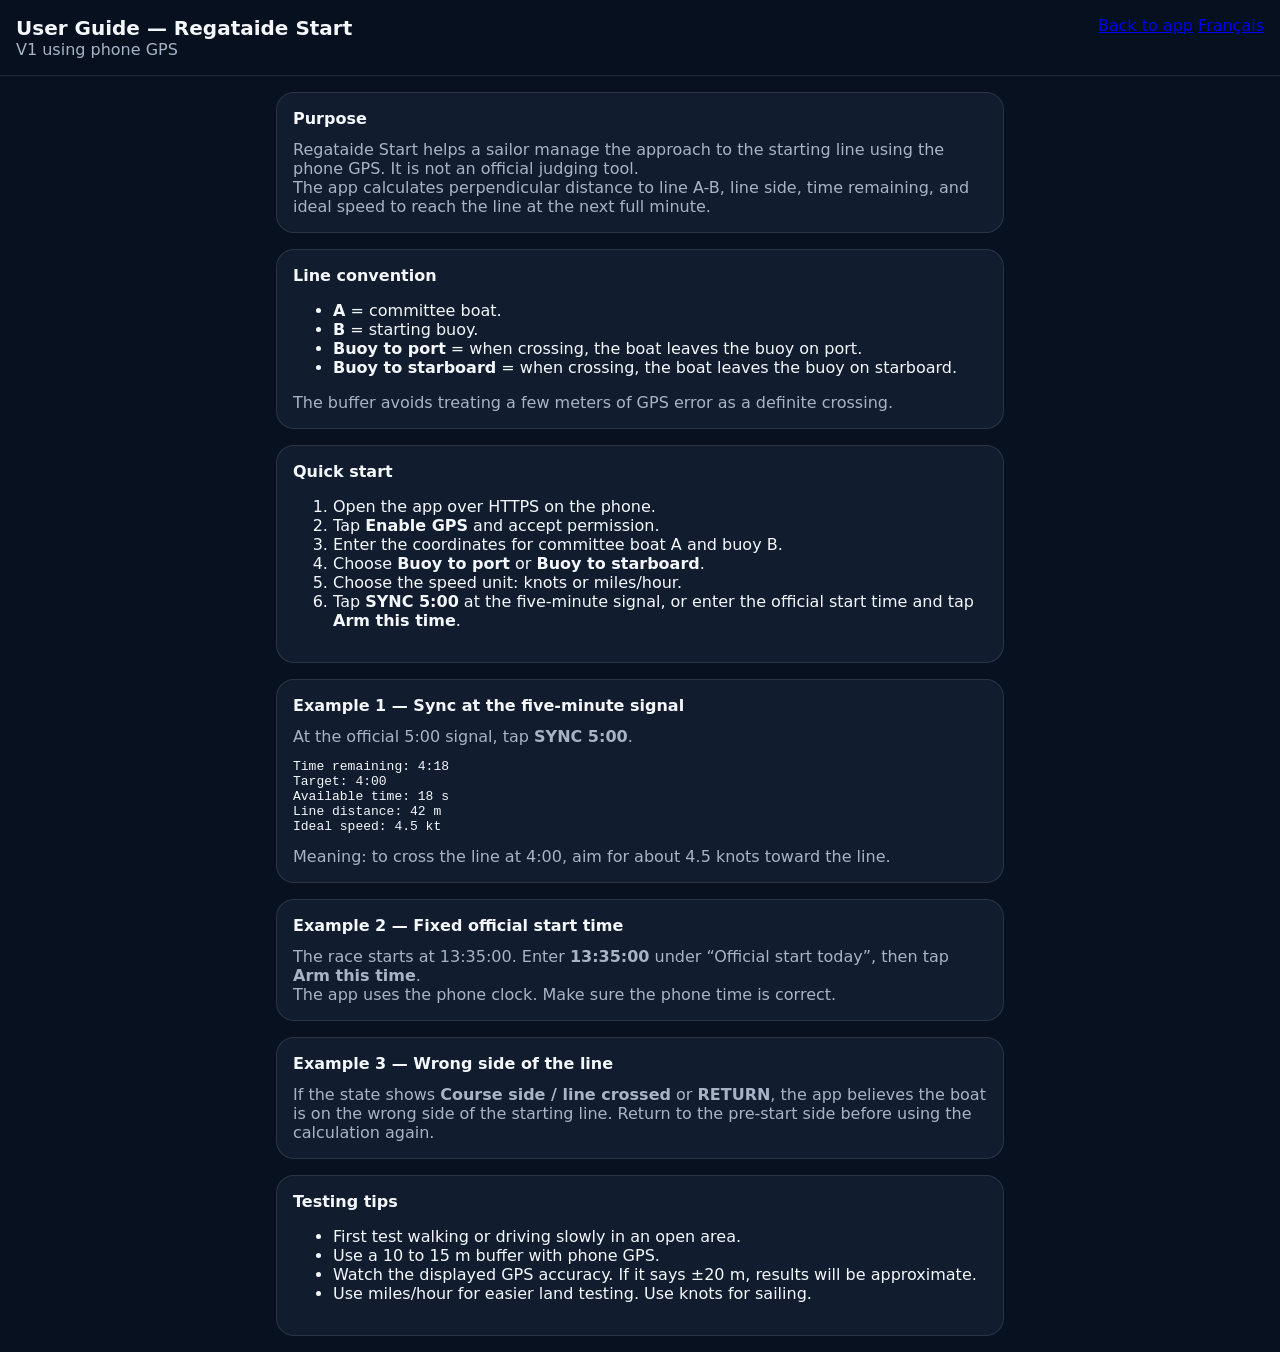
==== guide-en.html @ 2f8acdaf "Regataide Start V1" ====
<!doctype html>
<html lang="en">
<head>
  <meta charset="utf-8" />
  <meta name="viewport" content="width=device-width, initial-scale=1, viewport-fit=cover" />
  <meta name="theme-color" content="#07111f" />
  <title>User Guide — Regataide Start</title>
  <link rel="stylesheet" href="style.css" />
</head>
<body>
  <header class="topbar">
    <div>
      <h1>User Guide — Regataide Start</h1>
      <p>V1 using phone GPS</p>
    </div>
    <div class="top-actions">
      <a class="guide-link" href="index.html">Back to app</a>
      <a class="guide-link" href="guide-fr.html">Français</a>
    </div>
  </header>
  <main class="guide-page">

    <section class="panel">
      <h2>Purpose</h2>
      <p>Regataide Start helps a sailor manage the approach to the starting line using the phone GPS. It is not an official judging tool.</p>
      <p>The app calculates perpendicular distance to line A-B, line side, time remaining, and ideal speed to reach the line at the next full minute.</p>
    </section>

    <section class="panel">
      <h2>Line convention</h2>
      <ul>
        <li><strong>A</strong> = committee boat.</li>
        <li><strong>B</strong> = starting buoy.</li>
        <li><strong>Buoy to port</strong> = when crossing, the boat leaves the buoy on port.</li>
        <li><strong>Buoy to starboard</strong> = when crossing, the boat leaves the buoy on starboard.</li>
      </ul>
      <p>The buffer avoids treating a few meters of GPS error as a definite crossing.</p>
    </section>

    <section class="panel">
      <h2>Quick start</h2>
      <ol>
        <li>Open the app over HTTPS on the phone.</li>
        <li>Tap <strong>Enable GPS</strong> and accept permission.</li>
        <li>Enter the coordinates for committee boat A and buoy B.</li>
        <li>Choose <strong>Buoy to port</strong> or <strong>Buoy to starboard</strong>.</li>
        <li>Choose the speed unit: knots or miles/hour.</li>
        <li>Tap <strong>SYNC 5:00</strong> at the five-minute signal, or enter the official start time and tap <strong>Arm this time</strong>.</li>
      </ol>
    </section>

    <section class="panel">
      <h2>Example 1 — Sync at the five-minute signal</h2>
      <p>At the official 5:00 signal, tap <strong>SYNC 5:00</strong>.</p>
      <pre>Time remaining: 4:18
Target: 4:00
Available time: 18 s
Line distance: 42 m
Ideal speed: 4.5 kt</pre>
      <p>Meaning: to cross the line at 4:00, aim for about 4.5 knots toward the line.</p>
    </section>

    <section class="panel">
      <h2>Example 2 — Fixed official start time</h2>
      <p>The race starts at 13:35:00. Enter <strong>13:35:00</strong> under “Official start today”, then tap <strong>Arm this time</strong>.</p>
      <p>The app uses the phone clock. Make sure the phone time is correct.</p>
    </section>

    <section class="panel">
      <h2>Example 3 — Wrong side of the line</h2>
      <p>If the state shows <strong>Course side / line crossed</strong> or <strong>RETURN</strong>, the app believes the boat is on the wrong side of the starting line. Return to the pre-start side before using the calculation again.</p>
    </section>

    <section class="panel">
      <h2>Testing tips</h2>
      <ul>
        <li>First test walking or driving slowly in an open area.</li>
        <li>Use a 10 to 15 m buffer with phone GPS.</li>
        <li>Watch the displayed GPS accuracy. If it says ±20 m, results will be approximate.</li>
        <li>Use miles/hour for easier land testing. Use knots for sailing.</li>
      </ul>
    </section>

  </main>
</body>
</html>
---- style.css ----
:root {
  --bg: #07111f;
  --panel: #111d2f;
  --card: #18263b;
  --text: #f4f7fb;
  --muted: #a7b4c7;
  --accent: #4db6ff;
  --good: #36d17c;
  --warn: #ffce4a;
  --bad: #ff5d5d;
  --border: rgba(255,255,255,.1);
}

* { box-sizing: border-box; }

body {
  margin: 0;
  font-family: system-ui, -apple-system, BlinkMacSystemFont, "Segoe UI", sans-serif;
  background: var(--bg);
  color: var(--text);
}

header {
  display: flex;
  justify-content: space-between;
  gap: 1rem;
  padding: 1rem;
  border-bottom: 1px solid var(--border);
  position: sticky;
  top: 0;
  background: rgba(7,17,31,.95);
  backdrop-filter: blur(8px);
  z-index: 2;
}

h1, h2, p { margin: 0; }
h1 { font-size: 1.25rem; }
h2 { font-size: 1rem; margin-bottom: .75rem; }
p, span, label { color: var(--muted); }

main {
  max-width: 760px;
  margin: 0 auto;
  padding: 1rem;
  display: grid;
  gap: 1rem;
}

.panel, .card {
  background: var(--panel);
  border: 1px solid var(--border);
  border-radius: 18px;
  padding: 1rem;
}

.hero { text-align: center; }
.timer {
  font-size: clamp(4rem, 18vw, 8rem);
  line-height: 1;
  font-weight: 800;
  letter-spacing: -0.05em;
}
.subline { margin-top: .5rem; color: var(--muted); }

.controls, .line-actions {
  display: grid;
  grid-template-columns: repeat(3, 1fr);
  gap: .5rem;
  margin-top: 1rem;
}
.line-actions { grid-template-columns: 1fr 1fr; }

button, input, select {
  width: 100%;
  font: inherit;
  border-radius: 12px;
  border: 1px solid var(--border);
}

button {
  background: var(--card);
  color: var(--text);
  padding: .85rem;
  font-weight: 700;
}
button.primary { background: var(--accent); color: #00101c; }
button.danger { background: rgba(255,93,93,.18); color: #ffd4d4; }

input, select {
  background: #0b1627;
  color: var(--text);
  padding: .8rem;
  margin-top: .3rem;
}

label {
  display: block;
  margin-top: .75rem;
}

.grid {
  display: grid;
  grid-template-columns: repeat(2, 1fr);
  gap: .75rem;
}

.card {
  background: var(--card);
  min-height: 92px;
}
.card span, .rows span { display: block; font-size: .85rem; }
.card strong {
  display: block;
  font-size: 1.7rem;
  margin-top: .3rem;
}
.status.ok strong { color: var(--good); }
.status.warn strong { color: var(--warn); }
.status.bad strong { color: var(--bad); }

.rows {
  display: grid;
  grid-template-columns: 1fr 1fr;
  gap: .75rem;
}
.rows div {
  padding: .75rem;
  background: var(--card);
  border-radius: 12px;
}
.rows strong { display: block; margin-top: .25rem; overflow-wrap: anywhere; }

.badge {
  align-self: start;
  padding: .35rem .6rem;
  border-radius: 999px;
  font-size: .8rem;
  font-weight: 800;
}
.badge.good { background: rgba(54,209,124,.18); color: var(--good); }
.badge.bad { background: rgba(255,93,93,.18); color: var(--bad); }
.badge.warn { background: rgba(255,206,74,.18); color: var(--warn); }
.notes p { line-height: 1.45; }

@media (max-width: 520px) {
  .controls, .grid, .rows { grid-template-columns: 1fr; }
  header { align-items: flex-start; }
}
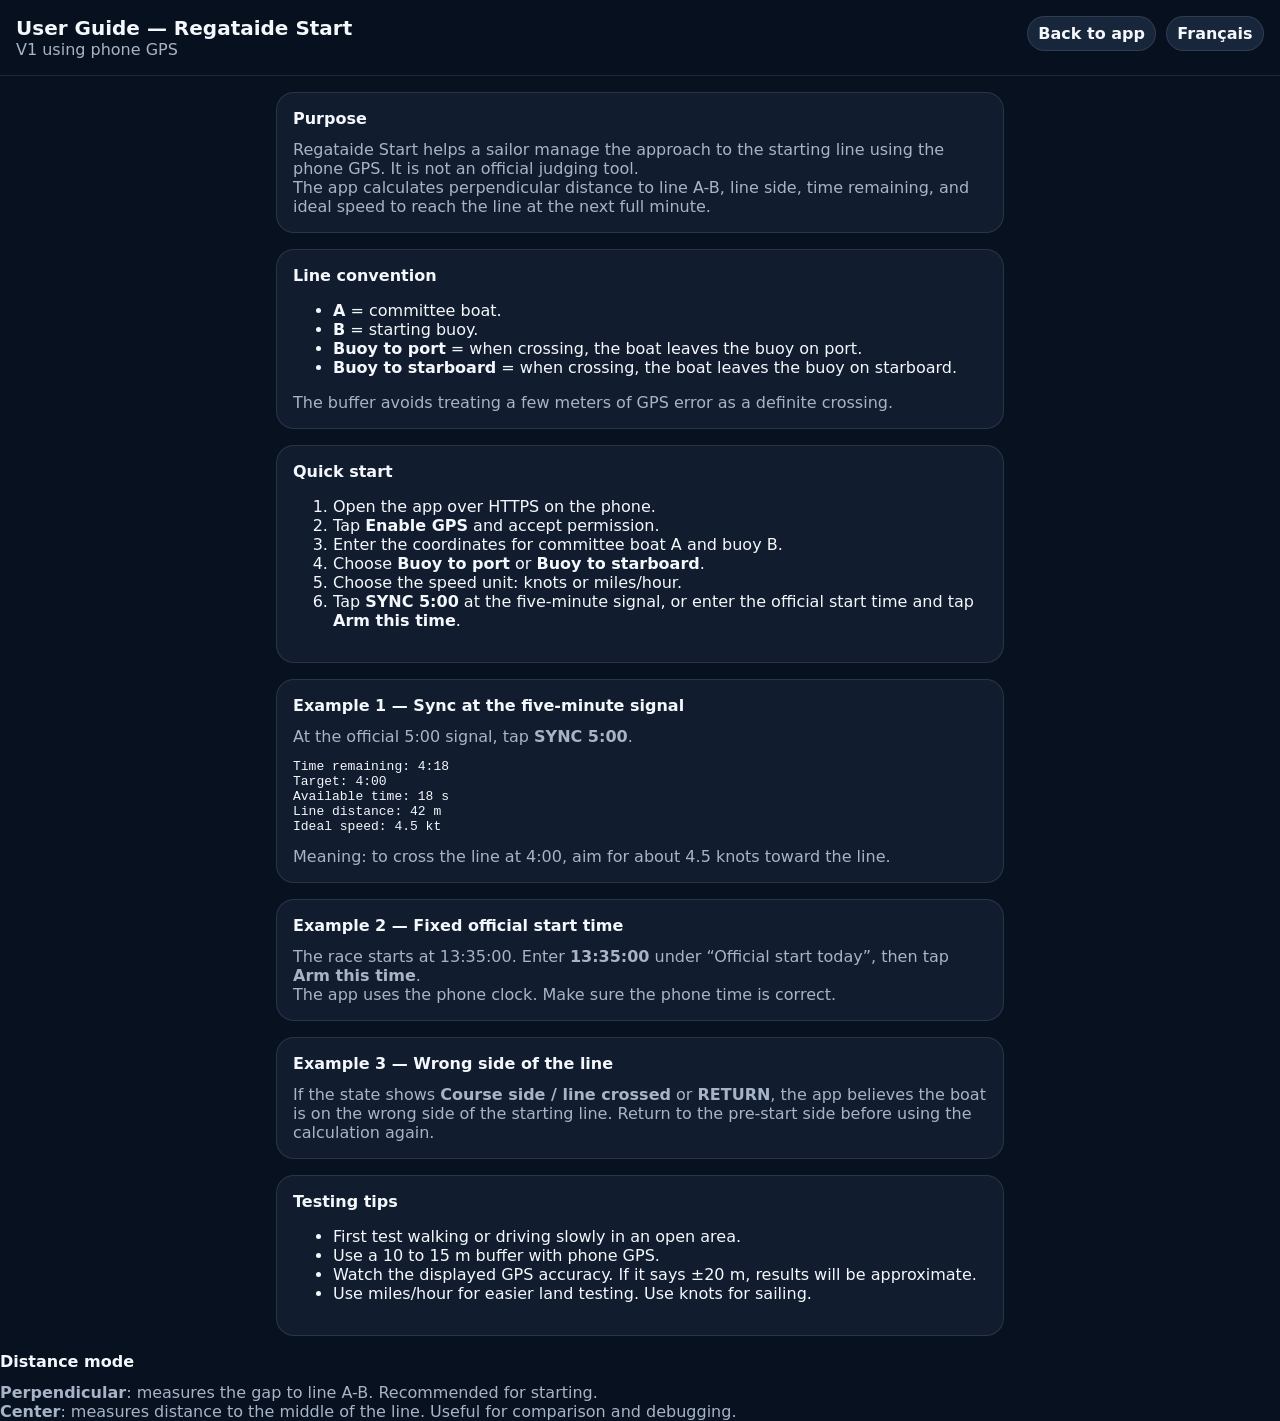
==== commit ad0ca57c: "version 2 fixed minutes on top and centre de la ligne" ====
--- a/guide-en.html
+++ b/guide-en.html
@@ -82,5 +82,5 @@
     </section>
 
   </main>
-</body>
+<section><h2>Distance mode</h2><p><strong>Perpendicular</strong>: measures the gap to line A-B. Recommended for starting.</p><p><strong>Center</strong>: measures distance to the middle of the line. Useful for comparison and debugging.</p></section></body>
 </html>
--- a/style.css
+++ b/style.css
@@ -35,6 +35,14 @@
 
 h1, h2, p { margin: 0; }
 h1 { font-size: 1.25rem; }
+.brand-block { min-width: 0; }
+.top-actions { display: flex; align-items: flex-start; gap: .6rem; flex-wrap: wrap; justify-content: flex-end; }
+.guide-link { color: var(--text); text-decoration: none; background: var(--card); border: 1px solid var(--border); padding: .45rem .65rem; border-radius: 999px; font-weight: 700; }
+.language-label { margin: 0; display: grid; gap: .2rem; font-size: .8rem; }
+.language-label select { margin: 0; padding: .35rem .5rem; border-radius: 999px; }
+.header-clock { flex: 0 0 auto; text-align: center; background: var(--card); border: 1px solid var(--border); border-radius: 16px; padding: .55rem .8rem; min-width: 142px; }
+.header-clock span, .header-clock small { display: block; color: var(--muted); font-size: .75rem; }
+.header-clock strong { display: block; font-size: 1.8rem; line-height: 1; letter-spacing: -.04em; }
 h2 { font-size: 1rem; margin-bottom: .75rem; }
 p, span, label { color: var(--muted); }
 
@@ -69,6 +77,9 @@
   margin-top: 1rem;
 }
 .line-actions { grid-template-columns: 1fr 1fr; }
+.clock-row, .start-grid, .settings-grid { display: grid; grid-template-columns: repeat(2, 1fr); gap: .75rem; }
+.clock-row > div { background: var(--card); border-radius: 12px; padding: .75rem; }
+.clock-row strong { display: block; color: var(--text); margin-top: .25rem; font-size: 1.25rem; }
 
 button, input, select {
   width: 100%;
@@ -142,7 +153,13 @@
 .badge.warn { background: rgba(255,206,74,.18); color: var(--warn); }
 .notes p { line-height: 1.45; }
 
+@media (max-width: 680px) {
+  header { display: grid; grid-template-columns: 1fr; }
+  .header-clock { order: -1; width: 100%; }
+  .top-actions { justify-content: flex-start; }
+}
+
 @media (max-width: 520px) {
-  .controls, .grid, .rows { grid-template-columns: 1fr; }
+  .controls, .grid, .rows, .clock-row, .start-grid, .settings-grid { grid-template-columns: 1fr; }
   header { align-items: flex-start; }
 }
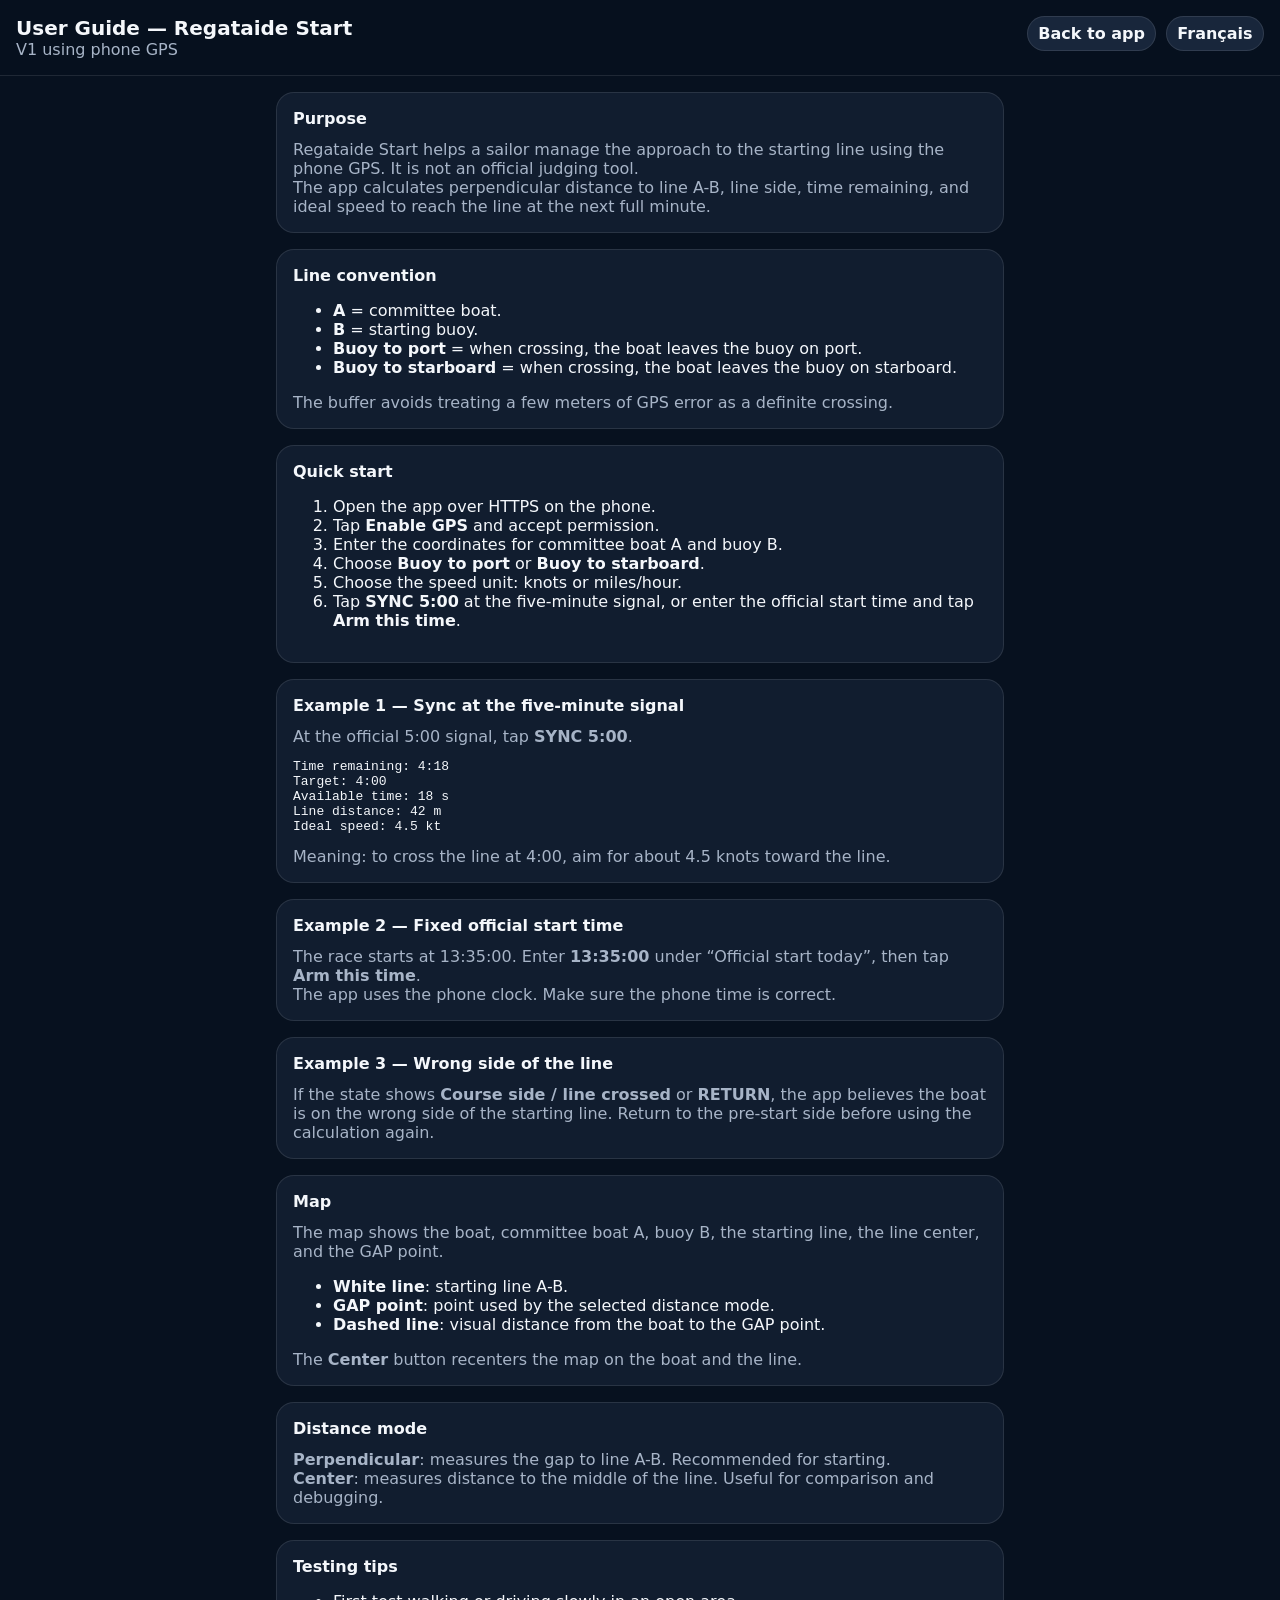
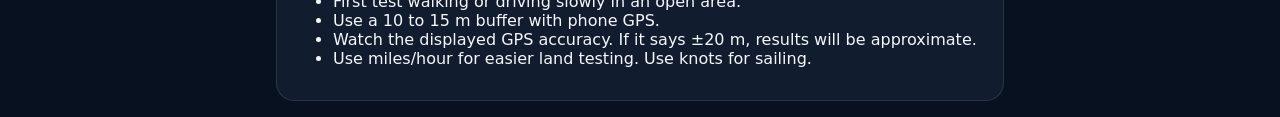
==== commit 838d1d21: "with leflet" ====
--- a/guide-en.html
+++ b/guide-en.html
@@ -71,6 +71,23 @@
       <p>If the state shows <strong>Course side / line crossed</strong> or <strong>RETURN</strong>, the app believes the boat is on the wrong side of the starting line. Return to the pre-start side before using the calculation again.</p>
     </section>
 
+
+    <section class="panel">
+      <h2>Map</h2>
+      <p>The map shows the boat, committee boat A, buoy B, the starting line, the line center, and the GAP point.</p>
+      <ul>
+        <li><strong>White line</strong>: starting line A-B.</li>
+        <li><strong>GAP point</strong>: point used by the selected distance mode.</li>
+        <li><strong>Dashed line</strong>: visual distance from the boat to the GAP point.</li>
+      </ul>
+      <p>The <strong>Center</strong> button recenters the map on the boat and the line.</p>
+    </section>
+
+    <section class="panel">
+      <h2>Distance mode</h2>
+      <p><strong>Perpendicular</strong>: measures the gap to line A-B. Recommended for starting.</p>
+      <p><strong>Center</strong>: measures distance to the middle of the line. Useful for comparison and debugging.</p>
+    </section>
     <section class="panel">
       <h2>Testing tips</h2>
       <ul>
@@ -82,5 +99,5 @@
     </section>
 
   </main>
-<section><h2>Distance mode</h2><p><strong>Perpendicular</strong>: measures the gap to line A-B. Recommended for starting.</p><p><strong>Center</strong>: measures distance to the middle of the line. Useful for comparison and debugging.</p></section></body>
+</body>
 </html>
--- a/style.css
+++ b/style.css
@@ -30,7 +30,7 @@
   top: 0;
   background: rgba(7,17,31,.95);
   backdrop-filter: blur(8px);
-  z-index: 2;
+  z-index: 1000;
 }
 
 h1, h2, p { margin: 0; }
@@ -163,3 +163,46 @@
   .controls, .grid, .rows, .clock-row, .start-grid, .settings-grid { grid-template-columns: 1fr; }
   header { align-items: flex-start; }
 }
+
+.section-head {
+  display: flex;
+  align-items: center;
+  justify-content: space-between;
+  gap: .75rem;
+  margin-bottom: .75rem;
+}
+.section-head h2 { margin-bottom: 0; }
+.small-button {
+  width: auto;
+  padding: .55rem .8rem;
+  border-radius: 999px;
+  font-size: .9rem;
+}
+.map-panel { padding: .75rem; }
+.map {
+  height: min(58vh, 440px);
+  min-height: 280px;
+  border-radius: 16px;
+  overflow: hidden;
+  border: 1px solid var(--border);
+  background: #0b1627;
+}
+.map-panel .hint {
+  margin-top: .6rem;
+  line-height: 1.35;
+}
+.leaflet-container {
+  font-family: system-ui, -apple-system, BlinkMacSystemFont, "Segoe UI", sans-serif;
+  background: #0b1627;
+}
+.leaflet-control-attribution {
+  font-size: 10px;
+}
+.leaflet-tooltip {
+  background: rgba(7,17,31,.92);
+  color: var(--text);
+  border: 1px solid var(--border);
+  border-radius: 8px;
+  font-weight: 700;
+  box-shadow: none;
+}
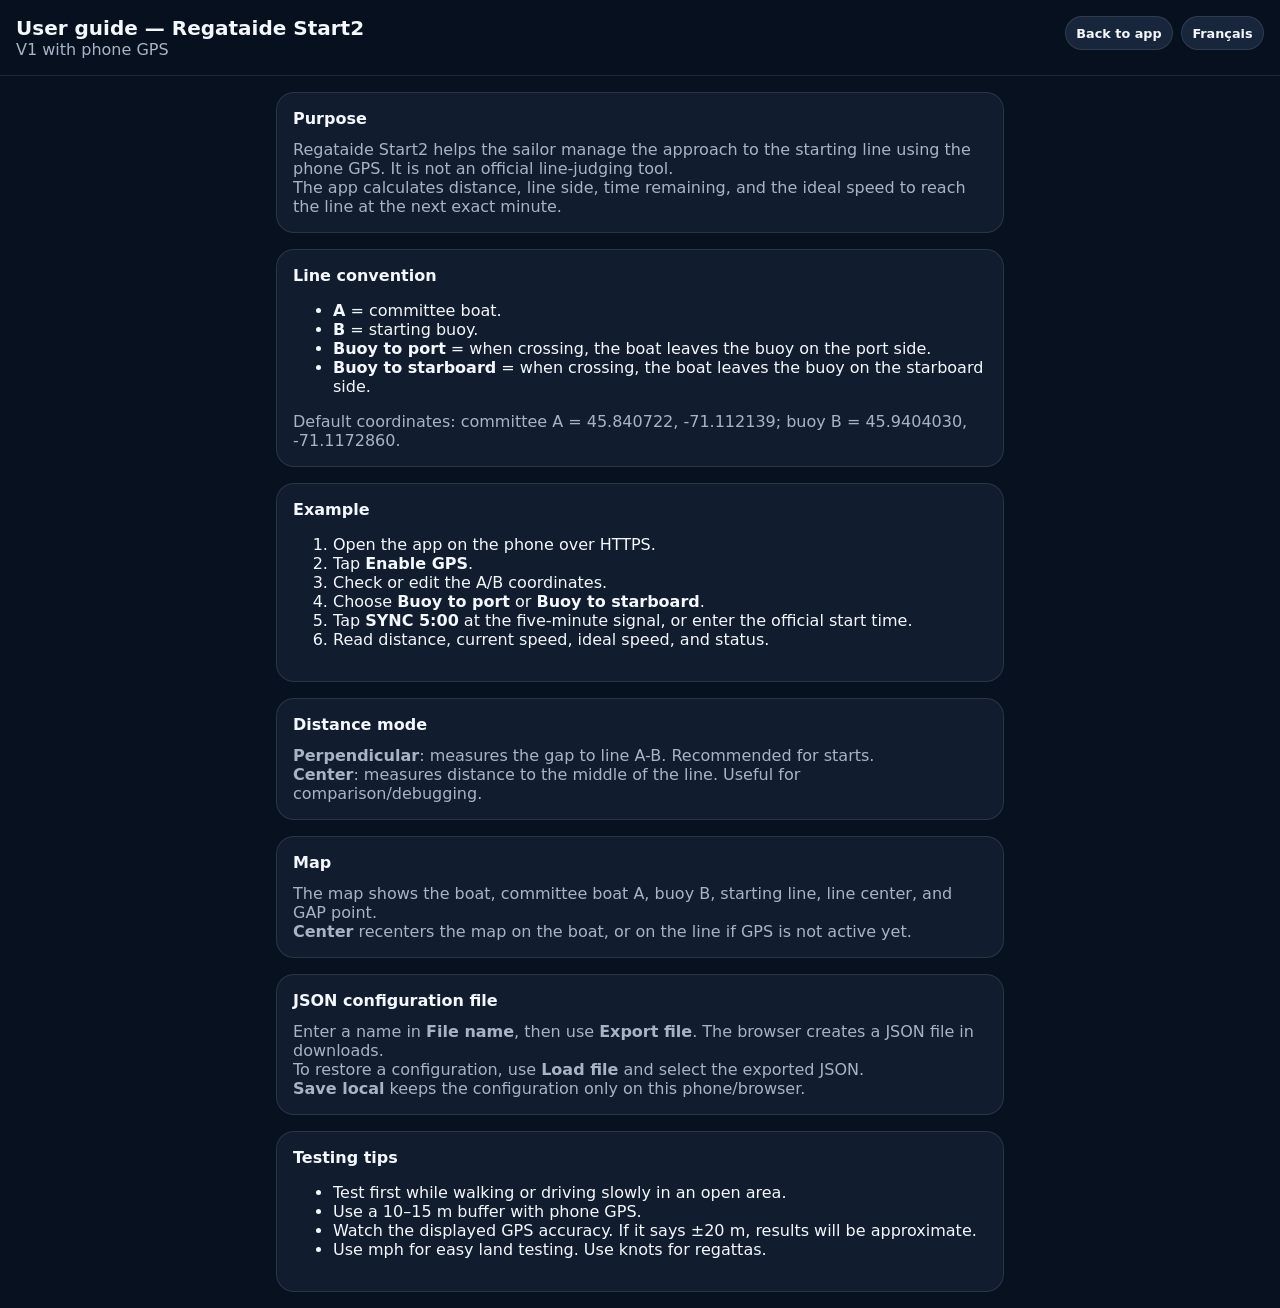
==== commit b1783c9b: "coord par deefaut et sauvegarde" ====
--- a/guide-en.html
+++ b/guide-en.html
@@ -4,14 +4,14 @@
   <meta charset="utf-8" />
   <meta name="viewport" content="width=device-width, initial-scale=1, viewport-fit=cover" />
   <meta name="theme-color" content="#07111f" />
-  <title>User Guide — Regataide Start</title>
+  <title>User guide — Regataide Start2</title>
   <link rel="stylesheet" href="style.css" />
 </head>
 <body>
   <header class="topbar">
     <div>
-      <h1>User Guide — Regataide Start</h1>
-      <p>V1 using phone GPS</p>
+      <h1>User guide — Regataide Start2</h1>
+      <p>V1 with phone GPS</p>
     </div>
     <div class="top-actions">
       <a class="guide-link" href="index.html">Back to app</a>
@@ -19,11 +19,10 @@
     </div>
   </header>
   <main class="guide-page">
-
     <section class="panel">
       <h2>Purpose</h2>
-      <p>Regataide Start helps a sailor manage the approach to the starting line using the phone GPS. It is not an official judging tool.</p>
-      <p>The app calculates perpendicular distance to line A-B, line side, time remaining, and ideal speed to reach the line at the next full minute.</p>
+      <p>Regataide Start2 helps the sailor manage the approach to the starting line using the phone GPS. It is not an official line-judging tool.</p>
+      <p>The app calculates distance, line side, time remaining, and the ideal speed to reach the line at the next exact minute.</p>
     </section>
 
     <section class="panel">
@@ -31,73 +30,52 @@
       <ul>
         <li><strong>A</strong> = committee boat.</li>
         <li><strong>B</strong> = starting buoy.</li>
-        <li><strong>Buoy to port</strong> = when crossing, the boat leaves the buoy on port.</li>
-        <li><strong>Buoy to starboard</strong> = when crossing, the boat leaves the buoy on starboard.</li>
+        <li><strong>Buoy to port</strong> = when crossing, the boat leaves the buoy on the port side.</li>
+        <li><strong>Buoy to starboard</strong> = when crossing, the boat leaves the buoy on the starboard side.</li>
       </ul>
-      <p>The buffer avoids treating a few meters of GPS error as a definite crossing.</p>
+      <p>Default coordinates: committee A = 45.840722, -71.112139; buoy B = 45.9404030, -71.1172860.</p>
     </section>
 
     <section class="panel">
-      <h2>Quick start</h2>
+      <h2>Example</h2>
       <ol>
-        <li>Open the app over HTTPS on the phone.</li>
-        <li>Tap <strong>Enable GPS</strong> and accept permission.</li>
-        <li>Enter the coordinates for committee boat A and buoy B.</li>
+        <li>Open the app on the phone over HTTPS.</li>
+        <li>Tap <strong>Enable GPS</strong>.</li>
+        <li>Check or edit the A/B coordinates.</li>
         <li>Choose <strong>Buoy to port</strong> or <strong>Buoy to starboard</strong>.</li>
-        <li>Choose the speed unit: knots or miles/hour.</li>
-        <li>Tap <strong>SYNC 5:00</strong> at the five-minute signal, or enter the official start time and tap <strong>Arm this time</strong>.</li>
+        <li>Tap <strong>SYNC 5:00</strong> at the five-minute signal, or enter the official start time.</li>
+        <li>Read distance, current speed, ideal speed, and status.</li>
       </ol>
     </section>
 
     <section class="panel">
-      <h2>Example 1 — Sync at the five-minute signal</h2>
-      <p>At the official 5:00 signal, tap <strong>SYNC 5:00</strong>.</p>
-      <pre>Time remaining: 4:18
-Target: 4:00
-Available time: 18 s
-Line distance: 42 m
-Ideal speed: 4.5 kt</pre>
-      <p>Meaning: to cross the line at 4:00, aim for about 4.5 knots toward the line.</p>
+      <h2>Distance mode</h2>
+      <p><strong>Perpendicular</strong>: measures the gap to line A-B. Recommended for starts.</p>
+      <p><strong>Center</strong>: measures distance to the middle of the line. Useful for comparison/debugging.</p>
     </section>
 
     <section class="panel">
-      <h2>Example 2 — Fixed official start time</h2>
-      <p>The race starts at 13:35:00. Enter <strong>13:35:00</strong> under “Official start today”, then tap <strong>Arm this time</strong>.</p>
-      <p>The app uses the phone clock. Make sure the phone time is correct.</p>
+      <h2>Map</h2>
+      <p>The map shows the boat, committee boat A, buoy B, starting line, line center, and GAP point.</p>
+      <p><strong>Center</strong> recenters the map on the boat, or on the line if GPS is not active yet.</p>
     </section>
 
     <section class="panel">
-      <h2>Example 3 — Wrong side of the line</h2>
-      <p>If the state shows <strong>Course side / line crossed</strong> or <strong>RETURN</strong>, the app believes the boat is on the wrong side of the starting line. Return to the pre-start side before using the calculation again.</p>
-    </section>
-
-
-    <section class="panel">
-      <h2>Map</h2>
-      <p>The map shows the boat, committee boat A, buoy B, the starting line, the line center, and the GAP point.</p>
-      <ul>
-        <li><strong>White line</strong>: starting line A-B.</li>
-        <li><strong>GAP point</strong>: point used by the selected distance mode.</li>
-        <li><strong>Dashed line</strong>: visual distance from the boat to the GAP point.</li>
-      </ul>
-      <p>The <strong>Center</strong> button recenters the map on the boat and the line.</p>
+      <h2>JSON configuration file</h2>
+      <p>Enter a name in <strong>File name</strong>, then use <strong>Export file</strong>. The browser creates a JSON file in downloads.</p>
+      <p>To restore a configuration, use <strong>Load file</strong> and select the exported JSON.</p>
+      <p><strong>Save local</strong> keeps the configuration only on this phone/browser.</p>
     </section>
 
     <section class="panel">
-      <h2>Distance mode</h2>
-      <p><strong>Perpendicular</strong>: measures the gap to line A-B. Recommended for starting.</p>
-      <p><strong>Center</strong>: measures distance to the middle of the line. Useful for comparison and debugging.</p>
-    </section>
-    <section class="panel">
       <h2>Testing tips</h2>
       <ul>
-        <li>First test walking or driving slowly in an open area.</li>
-        <li>Use a 10 to 15 m buffer with phone GPS.</li>
+        <li>Test first while walking or driving slowly in an open area.</li>
+        <li>Use a 10–15 m buffer with phone GPS.</li>
         <li>Watch the displayed GPS accuracy. If it says ±20 m, results will be approximate.</li>
-        <li>Use miles/hour for easier land testing. Use knots for sailing.</li>
+        <li>Use mph for easy land testing. Use knots for regattas.</li>
       </ul>
     </section>
-
   </main>
 </body>
 </html>
--- a/style.css
+++ b/style.css
@@ -30,19 +30,11 @@
   top: 0;
   background: rgba(7,17,31,.95);
   backdrop-filter: blur(8px);
-  z-index: 1000;
+  z-index: 2;
 }
 
 h1, h2, p { margin: 0; }
 h1 { font-size: 1.25rem; }
-.brand-block { min-width: 0; }
-.top-actions { display: flex; align-items: flex-start; gap: .6rem; flex-wrap: wrap; justify-content: flex-end; }
-.guide-link { color: var(--text); text-decoration: none; background: var(--card); border: 1px solid var(--border); padding: .45rem .65rem; border-radius: 999px; font-weight: 700; }
-.language-label { margin: 0; display: grid; gap: .2rem; font-size: .8rem; }
-.language-label select { margin: 0; padding: .35rem .5rem; border-radius: 999px; }
-.header-clock { flex: 0 0 auto; text-align: center; background: var(--card); border: 1px solid var(--border); border-radius: 16px; padding: .55rem .8rem; min-width: 142px; }
-.header-clock span, .header-clock small { display: block; color: var(--muted); font-size: .75rem; }
-.header-clock strong { display: block; font-size: 1.8rem; line-height: 1; letter-spacing: -.04em; }
 h2 { font-size: 1rem; margin-bottom: .75rem; }
 p, span, label { color: var(--muted); }
 
@@ -77,9 +69,6 @@
   margin-top: 1rem;
 }
 .line-actions { grid-template-columns: 1fr 1fr; }
-.clock-row, .start-grid, .settings-grid { display: grid; grid-template-columns: repeat(2, 1fr); gap: .75rem; }
-.clock-row > div { background: var(--card); border-radius: 12px; padding: .75rem; }
-.clock-row strong { display: block; color: var(--text); margin-top: .25rem; font-size: 1.25rem; }
 
 button, input, select {
   width: 100%;
@@ -153,56 +142,184 @@
 .badge.warn { background: rgba(255,206,74,.18); color: var(--warn); }
 .notes p { line-height: 1.45; }
 
-@media (max-width: 680px) {
-  header { display: grid; grid-template-columns: 1fr; }
-  .header-clock { order: -1; width: 100%; }
-  .top-actions { justify-content: flex-start; }
-}
-
 @media (max-width: 520px) {
-  .controls, .grid, .rows, .clock-row, .start-grid, .settings-grid { grid-template-columns: 1fr; }
+  .controls, .grid, .rows { grid-template-columns: 1fr; }
   header { align-items: flex-start; }
 }
 
-.section-head {
+.top-actions {
   display: flex;
-  align-items: center;
-  justify-content: space-between;
-  gap: .75rem;
-  margin-bottom: .75rem;
-}
-.section-head h2 { margin-bottom: 0; }
+  align-items: flex-start;
+  gap: .5rem;
+  flex-wrap: wrap;
+  justify-content: flex-end;
+}
+
 .small-button {
   width: auto;
-  padding: .55rem .8rem;
-  border-radius: 999px;
-  font-size: .9rem;
-}
-.map-panel { padding: .75rem; }
+  padding: .45rem .65rem;
+  border-radius: 999px;
+  font-size: .8rem;
+}
+
+.brand-block p,
+.header-clock small {
+  display: block;
+}
+
+.header-clock {
+  text-align: center;
+  min-width: 115px;
+}
+
+.header-clock strong {
+  display: block;
+  font-size: 1.55rem;
+  line-height: 1;
+}
+
+.clock-row,
+.start-grid,
+.settings-grid,
+.file-actions,
+.section-head {
+  display: grid;
+  gap: .75rem;
+}
+
+.clock-row,
+.start-grid,
+.settings-grid,
+.section-head {
+  grid-template-columns: 1fr 1fr;
+  align-items: end;
+}
+
+.section-head {
+  align-items: center;
+}
+
+.section-head h2 {
+  margin-bottom: 0;
+}
+
 .map {
-  height: min(58vh, 440px);
+  width: 100%;
+  height: min(52vh, 420px);
   min-height: 280px;
   border-radius: 16px;
   overflow: hidden;
   border: 1px solid var(--border);
   background: #0b1627;
 }
-.map-panel .hint {
-  margin-top: .6rem;
-  line-height: 1.35;
-}
+
+.hint {
+  margin-top: .7rem;
+  font-size: .9rem;
+  line-height: 1.4;
+}
+
+.guide-link,
+.button-like {
+  display: inline-flex;
+  align-items: center;
+  justify-content: center;
+  width: auto;
+  min-height: 34px;
+  padding: .45rem .65rem;
+  border-radius: 999px;
+  border: 1px solid var(--border);
+  background: var(--card);
+  color: var(--text);
+  text-decoration: none;
+  font-size: .8rem;
+  font-weight: 700;
+  cursor: pointer;
+}
+
+.language-label {
+  margin-top: 0;
+  display: flex;
+  align-items: center;
+  gap: .35rem;
+}
+
+.language-label select {
+  width: auto;
+  padding: .35rem .45rem;
+  margin-top: 0;
+}
+
+.file-actions {
+  grid-template-columns: repeat(3, 1fr);
+  margin-top: .75rem;
+}
+
+.button-like {
+  width: 100%;
+  border-radius: 12px;
+  padding: .85rem;
+}
+
+.hidden-file {
+  display: none;
+}
+
+.map-marker {
+  background: transparent;
+  border: 0;
+  color: #07111f;
+  font-weight: 800;
+  white-space: nowrap;
+}
+
+.map-marker span {
+  display: inline-block;
+  width: 18px;
+  height: 18px;
+  border-radius: 999px;
+  background: #fff;
+  border: 4px solid #1d73ff;
+  box-shadow: 0 2px 8px rgba(0,0,0,.35);
+  vertical-align: middle;
+}
+
+.map-marker.boat span { border-color: #0a84ff; }
+.map-marker.committee span { border-color: #ff9f0a; }
+.map-marker.buoy span { border-color: #ff375f; }
+.map-marker b {
+  display: inline-block;
+  margin-left: 4px;
+  padding: 2px 5px;
+  border-radius: 999px;
+  background: rgba(255,255,255,.92);
+  color: #06111f;
+}
+
 .leaflet-container {
-  font-family: system-ui, -apple-system, BlinkMacSystemFont, "Segoe UI", sans-serif;
-  background: #0b1627;
-}
-.leaflet-control-attribution {
-  font-size: 10px;
-}
-.leaflet-tooltip {
-  background: rgba(7,17,31,.92);
-  color: var(--text);
-  border: 1px solid var(--border);
-  border-radius: 8px;
-  font-weight: 700;
-  box-shadow: none;
-}
+  font-family: inherit;
+}
+
+@media (max-width: 620px) {
+  header {
+    display: grid;
+    grid-template-columns: 1fr;
+  }
+
+  .clock-row,
+  .start-grid,
+  .settings-grid,
+  .section-head,
+  .file-actions,
+  .line-actions {
+    grid-template-columns: 1fr;
+  }
+
+  .top-actions {
+    justify-content: flex-start;
+  }
+
+  .header-clock {
+    text-align: left;
+  }
+}
